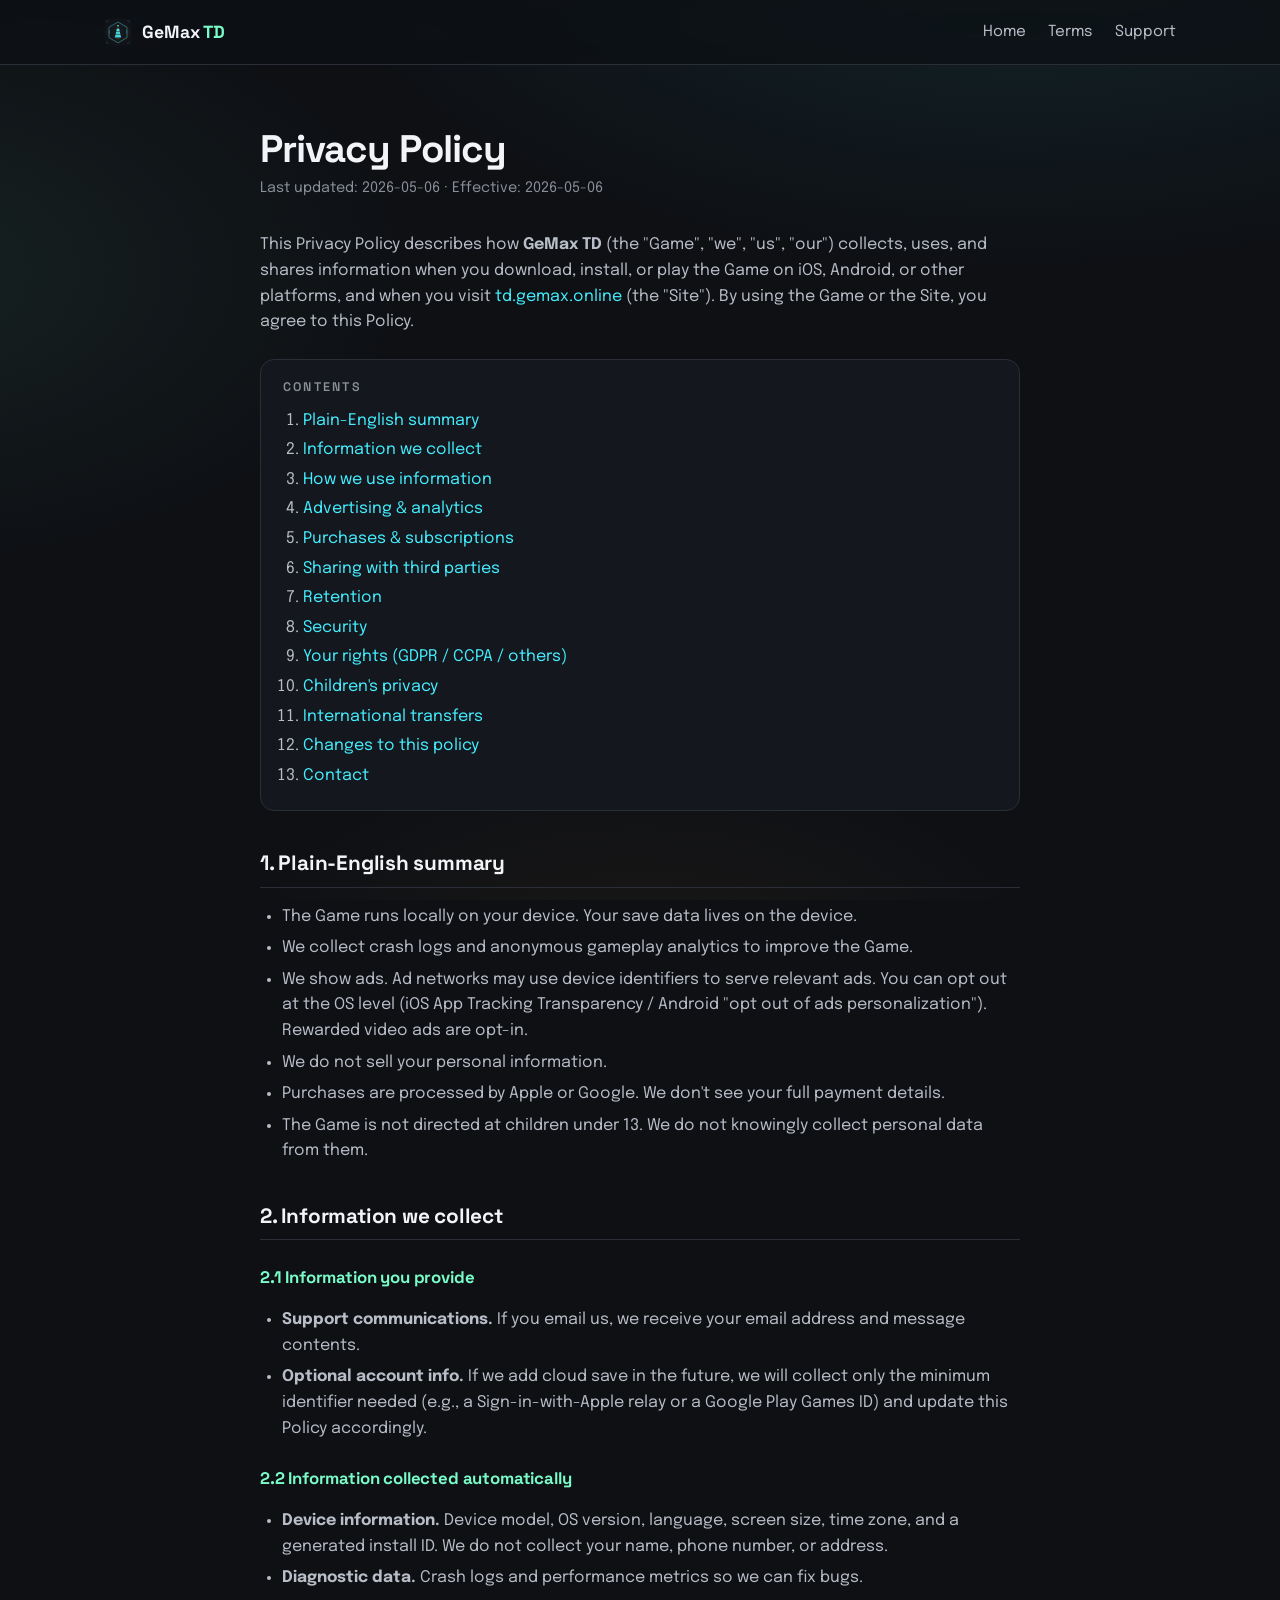
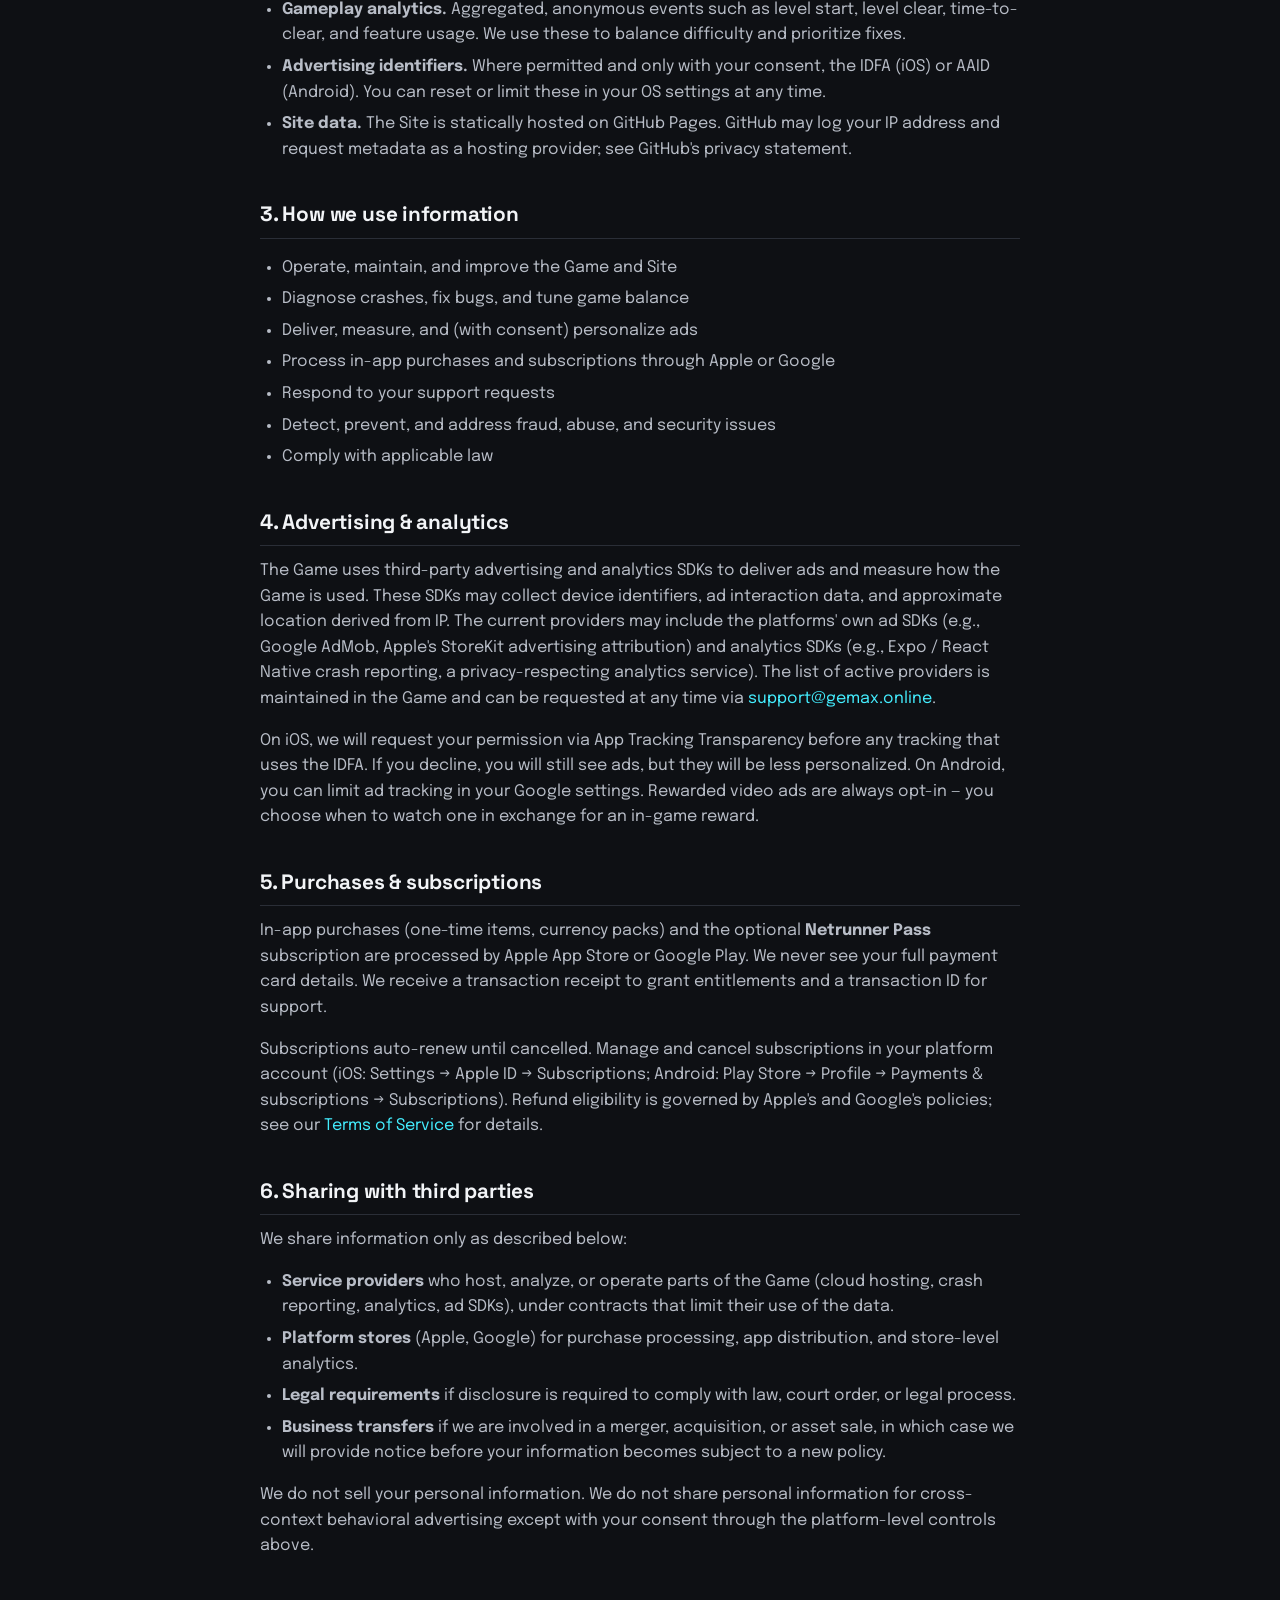
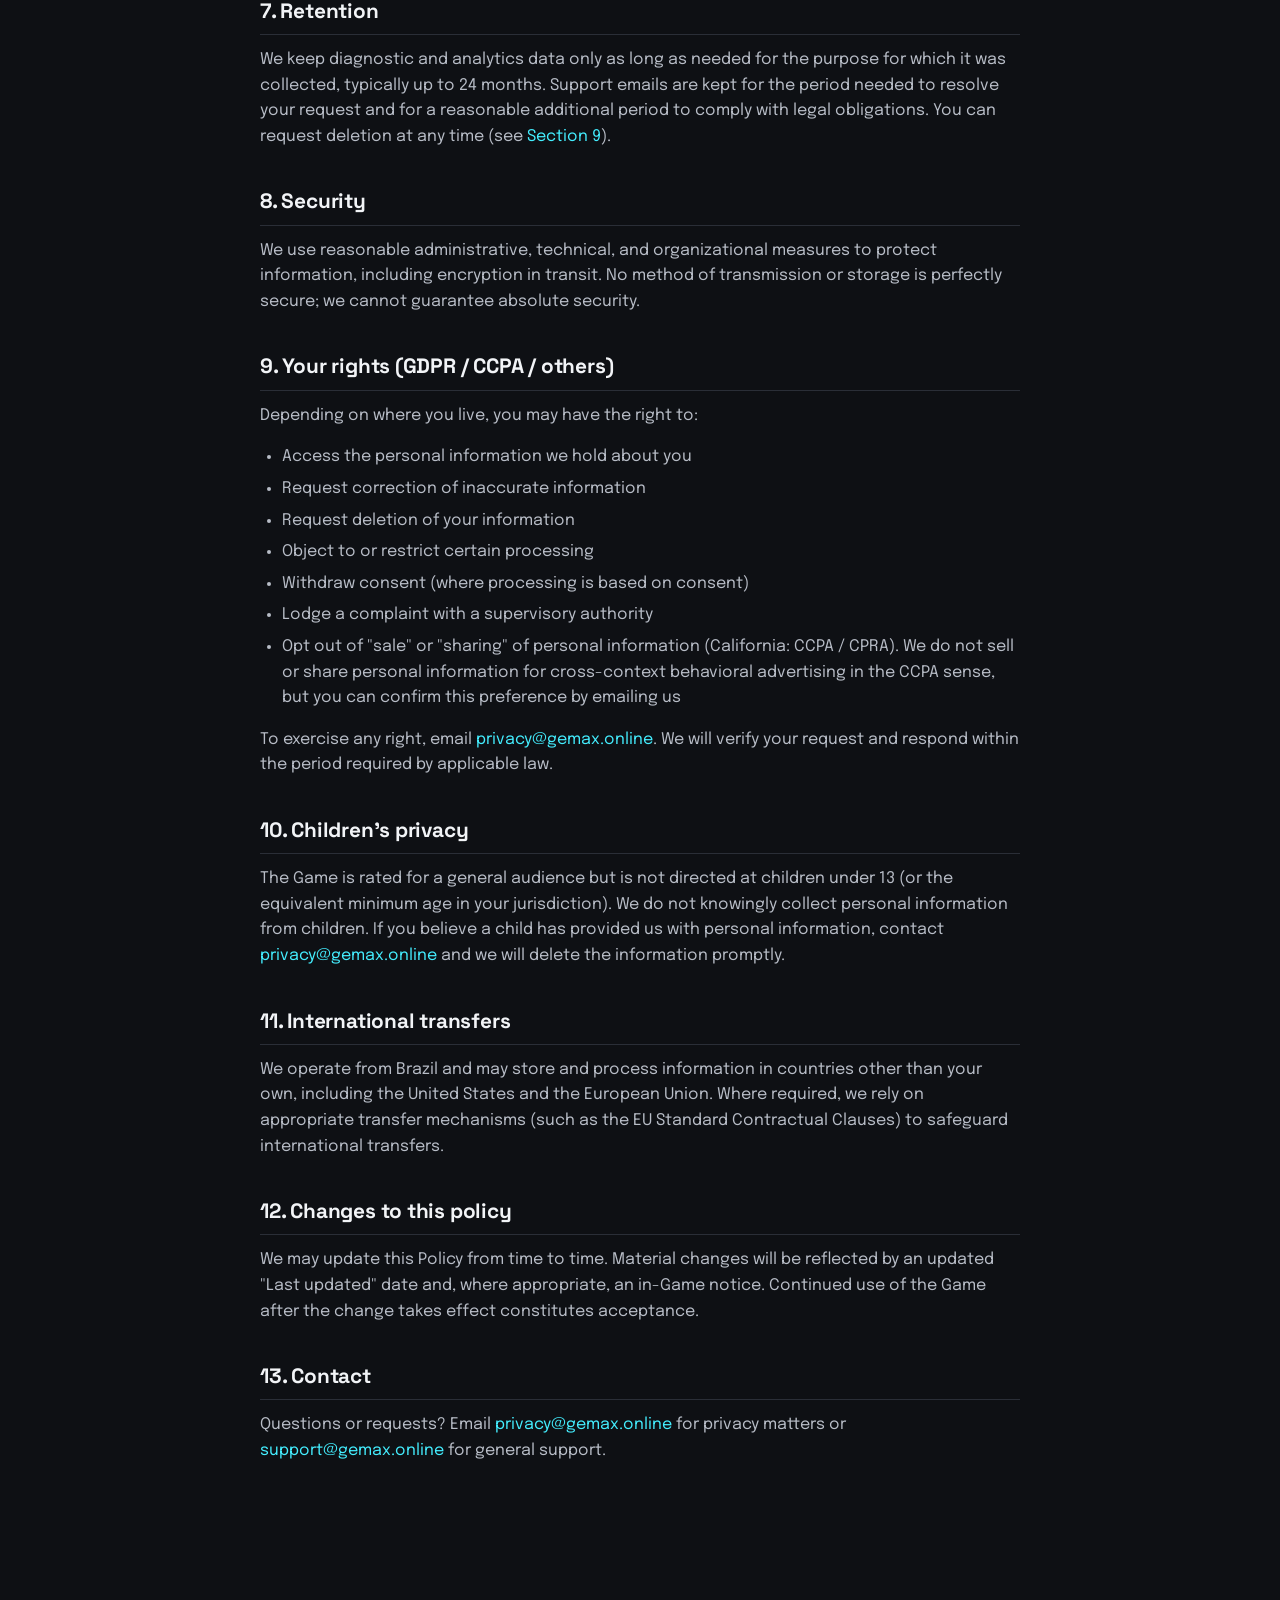
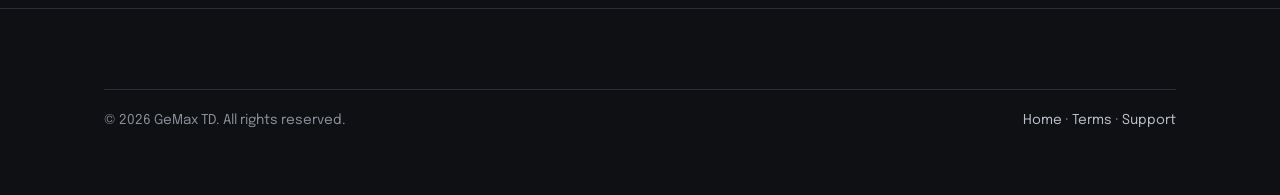
==== privacy.html @ 8d831519 "Initial commit" ====
<!doctype html>
<html lang="en">
<head>
  <meta charset="utf-8" />
  <meta name="viewport" content="width=device-width, initial-scale=1, viewport-fit=cover" />
  <meta name="theme-color" content="#0E1014" />
  <title>Privacy Policy — GeMax TD</title>
  <meta name="description" content="GeMax TD privacy policy: what data we collect, why, who we share it with, and your rights under GDPR, CCPA, and COPPA." />
  <link rel="canonical" href="https://td.gemax.online/privacy.html" />
  <link rel="icon" href="assets/favicon.png" type="image/png" />
  <link rel="preconnect" href="https://fonts.googleapis.com" />
  <link rel="preconnect" href="https://fonts.gstatic.com" crossorigin />
  <link href="https://fonts.googleapis.com/css2?family=Space+Grotesk:wght@500;700&family=Epilogue:wght@400;500;600&display=swap" rel="stylesheet" />
  <link rel="stylesheet" href="styles.css" />
</head>
<body>
  <header class="nav">
    <div class="container nav-inner">
      <a class="brand" href="/">
        <img src="assets/logo-mark.svg" alt="" />
        <span>GeMax <span class="td">TD</span></span>
      </a>
      <nav class="nav-links" aria-label="Primary">
        <a href="/">Home</a>
        <a href="terms.html">Terms</a>
        <a href="support.html">Support</a>
      </nav>
    </div>
  </header>

  <main class="container">
    <article class="legal">
      <h1>Privacy Policy</h1>
      <p class="updated">Last updated: 2026-05-06 · Effective: 2026-05-06</p>

      <p>
        This Privacy Policy describes how <strong>GeMax TD</strong> (the "Game", "we", "us", "our") collects,
        uses, and shares information when you download, install, or play the Game on iOS, Android, or other
        platforms, and when you visit <a href="https://td.gemax.online/">td.gemax.online</a> (the "Site").
        By using the Game or the Site, you agree to this Policy.
      </p>

      <div class="toc">
        <h4>Contents</h4>
        <ol>
          <li><a href="#summary">Plain-English summary</a></li>
          <li><a href="#data">Information we collect</a></li>
          <li><a href="#use">How we use information</a></li>
          <li><a href="#ads">Advertising &amp; analytics</a></li>
          <li><a href="#iap">Purchases &amp; subscriptions</a></li>
          <li><a href="#sharing">Sharing with third parties</a></li>
          <li><a href="#retention">Retention</a></li>
          <li><a href="#security">Security</a></li>
          <li><a href="#rights">Your rights (GDPR / CCPA / others)</a></li>
          <li><a href="#children">Children's privacy</a></li>
          <li><a href="#international">International transfers</a></li>
          <li><a href="#changes">Changes to this policy</a></li>
          <li><a href="#contact">Contact</a></li>
        </ol>
      </div>

      <h2 id="summary">1. Plain-English summary</h2>
      <ul>
        <li>The Game runs locally on your device. Your save data lives on the device.</li>
        <li>We collect crash logs and anonymous gameplay analytics to improve the Game.</li>
        <li>We show ads. Ad networks may use device identifiers to serve relevant ads. You can opt out at the OS level (iOS App Tracking Transparency / Android "opt out of ads personalization"). Rewarded video ads are opt-in.</li>
        <li>We do not sell your personal information.</li>
        <li>Purchases are processed by Apple or Google. We don't see your full payment details.</li>
        <li>The Game is not directed at children under 13. We do not knowingly collect personal data from them.</li>
      </ul>

      <h2 id="data">2. Information we collect</h2>

      <h3>2.1 Information you provide</h3>
      <ul>
        <li><strong>Support communications.</strong> If you email us, we receive your email address and message contents.</li>
        <li><strong>Optional account info.</strong> If we add cloud save in the future, we will collect only the minimum identifier needed (e.g., a Sign-in-with-Apple relay or a Google Play Games ID) and update this Policy accordingly.</li>
      </ul>

      <h3>2.2 Information collected automatically</h3>
      <ul>
        <li><strong>Device information.</strong> Device model, OS version, language, screen size, time zone, and a generated install ID. We do not collect your name, phone number, or address.</li>
        <li><strong>Diagnostic data.</strong> Crash logs and performance metrics so we can fix bugs.</li>
        <li><strong>Gameplay analytics.</strong> Aggregated, anonymous events such as level start, level clear, time-to-clear, and feature usage. We use these to balance difficulty and prioritize fixes.</li>
        <li><strong>Advertising identifiers.</strong> Where permitted and only with your consent, the IDFA (iOS) or AAID (Android). You can reset or limit these in your OS settings at any time.</li>
        <li><strong>Site data.</strong> The Site is statically hosted on GitHub Pages. GitHub may log your IP address and request metadata as a hosting provider; see GitHub's privacy statement.</li>
      </ul>

      <h2 id="use">3. How we use information</h2>
      <ul>
        <li>Operate, maintain, and improve the Game and Site</li>
        <li>Diagnose crashes, fix bugs, and tune game balance</li>
        <li>Deliver, measure, and (with consent) personalize ads</li>
        <li>Process in-app purchases and subscriptions through Apple or Google</li>
        <li>Respond to your support requests</li>
        <li>Detect, prevent, and address fraud, abuse, and security issues</li>
        <li>Comply with applicable law</li>
      </ul>

      <h2 id="ads">4. Advertising &amp; analytics</h2>
      <p>
        The Game uses third-party advertising and analytics SDKs to deliver ads and measure how the Game is
        used. These SDKs may collect device identifiers, ad interaction data, and approximate location
        derived from IP. The current providers may include the platforms' own ad SDKs (e.g., Google AdMob,
        Apple's StoreKit advertising attribution) and analytics SDKs (e.g., Expo / React Native crash
        reporting, a privacy-respecting analytics service). The list of active providers is maintained in
        the Game and can be requested at any time via <a href="mailto:support@gemax.online">support@gemax.online</a>.
      </p>
      <p>
        On iOS, we will request your permission via App Tracking Transparency before any tracking that uses
        the IDFA. If you decline, you will still see ads, but they will be less personalized. On Android,
        you can limit ad tracking in your Google settings. Rewarded video ads are always opt-in — you choose
        when to watch one in exchange for an in-game reward.
      </p>

      <h2 id="iap">5. Purchases &amp; subscriptions</h2>
      <p>
        In-app purchases (one-time items, currency packs) and the optional <strong>Netrunner Pass</strong>
        subscription are processed by Apple App Store or Google Play. We never see your full payment card
        details. We receive a transaction receipt to grant entitlements and a transaction ID for support.
      </p>
      <p>
        Subscriptions auto-renew until cancelled. Manage and cancel subscriptions in your platform account
        (iOS: Settings → Apple ID → Subscriptions; Android: Play Store → Profile → Payments &amp;
        subscriptions → Subscriptions). Refund eligibility is governed by Apple's and Google's policies; see
        our <a href="terms.html#subscriptions">Terms of Service</a> for details.
      </p>

      <h2 id="sharing">6. Sharing with third parties</h2>
      <p>We share information only as described below:</p>
      <ul>
        <li><strong>Service providers</strong> who host, analyze, or operate parts of the Game (cloud hosting, crash reporting, analytics, ad SDKs), under contracts that limit their use of the data.</li>
        <li><strong>Platform stores</strong> (Apple, Google) for purchase processing, app distribution, and store-level analytics.</li>
        <li><strong>Legal requirements</strong> if disclosure is required to comply with law, court order, or legal process.</li>
        <li><strong>Business transfers</strong> if we are involved in a merger, acquisition, or asset sale, in which case we will provide notice before your information becomes subject to a new policy.</li>
      </ul>
      <p>We do not sell your personal information. We do not share personal information for cross-context behavioral advertising except with your consent through the platform-level controls above.</p>

      <h2 id="retention">7. Retention</h2>
      <p>
        We keep diagnostic and analytics data only as long as needed for the purpose for which it was
        collected, typically up to 24 months. Support emails are kept for the period needed to resolve your
        request and for a reasonable additional period to comply with legal obligations. You can request
        deletion at any time (see <a href="#rights">Section 9</a>).
      </p>

      <h2 id="security">8. Security</h2>
      <p>
        We use reasonable administrative, technical, and organizational measures to protect information,
        including encryption in transit. No method of transmission or storage is perfectly secure; we cannot
        guarantee absolute security.
      </p>

      <h2 id="rights">9. Your rights (GDPR / CCPA / others)</h2>
      <p>Depending on where you live, you may have the right to:</p>
      <ul>
        <li>Access the personal information we hold about you</li>
        <li>Request correction of inaccurate information</li>
        <li>Request deletion of your information</li>
        <li>Object to or restrict certain processing</li>
        <li>Withdraw consent (where processing is based on consent)</li>
        <li>Lodge a complaint with a supervisory authority</li>
        <li>Opt out of "sale" or "sharing" of personal information (California: CCPA / CPRA). We do not sell or share personal information for cross-context behavioral advertising in the CCPA sense, but you can confirm this preference by emailing us</li>
      </ul>
      <p>
        To exercise any right, email <a href="mailto:privacy@gemax.online">privacy@gemax.online</a>. We will
        verify your request and respond within the period required by applicable law.
      </p>

      <h2 id="children">10. Children's privacy</h2>
      <p>
        The Game is rated for a general audience but is not directed at children under 13 (or the equivalent
        minimum age in your jurisdiction). We do not knowingly collect personal information from children.
        If you believe a child has provided us with personal information, contact
        <a href="mailto:privacy@gemax.online">privacy@gemax.online</a> and we will delete the information
        promptly.
      </p>

      <h2 id="international">11. International transfers</h2>
      <p>
        We operate from Brazil and may store and process information in countries other than your own,
        including the United States and the European Union. Where required, we rely on appropriate transfer
        mechanisms (such as the EU Standard Contractual Clauses) to safeguard international transfers.
      </p>

      <h2 id="changes">12. Changes to this policy</h2>
      <p>
        We may update this Policy from time to time. Material changes will be reflected by an updated
        "Last updated" date and, where appropriate, an in-Game notice. Continued use of the Game after the
        change takes effect constitutes acceptance.
      </p>

      <h2 id="contact">13. Contact</h2>
      <p>
        Questions or requests? Email <a href="mailto:privacy@gemax.online">privacy@gemax.online</a> for
        privacy matters or <a href="mailto:support@gemax.online">support@gemax.online</a> for general
        support.
      </p>
    </article>
  </main>

  <footer>
    <div class="container">
      <div class="footer-meta">
        <span>© <span id="year">2026</span> GeMax TD. All rights reserved.</span>
        <span><a href="/">Home</a> · <a href="terms.html">Terms</a> · <a href="support.html">Support</a></span>
      </div>
    </div>
  </footer>
  <script>document.getElementById('year').textContent = new Date().getFullYear();</script>
</body>
</html>
---- styles.css ----
/* GeMax TD — site styles. Brand: #44EEFF (cyan), #7AFCC9 (mint), #FFB14E (orange), #0E1014 (ink). */

:root {
  --ink: #0E1014;
  --ink-2: #14171D;
  --ink-3: #1B1F27;
  --line: #2A2E37;
  --text: #F2F4F7;
  --text-2: #B8BDC7;
  --text-3: #8A8F99;
  --cyan: #44EEFF;
  --mint: #7AFCC9;
  --orange: #FFB14E;
  --danger: #FF5C7A;
  --radius: 14px;
  --maxw: 1120px;
  --shadow-glow: 0 0 32px rgba(68, 238, 255, 0.18);
  --font-head: 'Space Grotesk', 'SpaceGrotesk_700Bold', system-ui, sans-serif;
  --font-body: 'Epilogue', 'Epilogue_400Regular', system-ui, sans-serif;
}

* { box-sizing: border-box; }

html, body {
  margin: 0;
  padding: 0;
  background: var(--ink);
  color: var(--text);
  font-family: var(--font-body);
  font-size: 16px;
  line-height: 1.6;
  -webkit-font-smoothing: antialiased;
  text-rendering: optimizeLegibility;
}

body {
  background:
    radial-gradient(1200px 600px at 80% -10%, rgba(68, 238, 255, 0.10), transparent 60%),
    radial-gradient(900px 500px at -10% 30%, rgba(122, 252, 201, 0.08), transparent 60%),
    radial-gradient(700px 400px at 50% 110%, rgba(255, 177, 78, 0.06), transparent 60%),
    var(--ink);
  background-attachment: fixed;
  min-height: 100dvh;
}

a { color: var(--cyan); text-decoration: none; }
a:hover { color: var(--mint); }

h1, h2, h3, h4 {
  font-family: var(--font-head);
  font-weight: 700;
  letter-spacing: -0.01em;
  margin: 0 0 0.5em;
  color: var(--text);
}

h1 { font-size: clamp(2.4rem, 6vw, 4rem); line-height: 1.05; letter-spacing: -0.03em; }
h2 { font-size: clamp(1.6rem, 3.4vw, 2.4rem); }
h3 { font-size: 1.2rem; }

p { margin: 0 0 1em; color: var(--text-2); }

code {
  font-family: ui-monospace, 'SF Mono', Menlo, monospace;
  font-size: 0.92em;
  background: var(--ink-3);
  padding: 0.15em 0.4em;
  border-radius: 6px;
  color: var(--mint);
}

.container {
  max-width: var(--maxw);
  margin: 0 auto;
  padding: 0 24px;
}

/* ---------- Top nav ---------- */
.nav {
  position: sticky;
  top: 0;
  z-index: 50;
  background: rgba(14, 16, 20, 0.78);
  backdrop-filter: saturate(140%) blur(10px);
  -webkit-backdrop-filter: saturate(140%) blur(10px);
  border-bottom: 1px solid var(--line);
}
.nav-inner {
  display: flex;
  align-items: center;
  justify-content: space-between;
  height: 64px;
}
.brand {
  display: inline-flex;
  align-items: center;
  gap: 10px;
  font-family: var(--font-head);
  font-weight: 700;
  font-size: 1.1rem;
  color: var(--text);
}
.brand img { height: 28px; width: 28px; }
.brand .td { color: var(--mint); }
.nav-links { display: flex; gap: 22px; align-items: center; }
.nav-links a { color: var(--text-2); font-size: 0.95rem; }
.nav-links a:hover { color: var(--text); }
.nav-cta {
  border: 1px solid var(--cyan);
  color: var(--cyan);
  padding: 8px 16px;
  border-radius: 999px;
  font-weight: 600;
  font-size: 0.9rem;
}
.nav-cta:hover {
  background: var(--cyan);
  color: var(--ink);
}
@media (max-width: 640px) {
  .nav-links a:not(.nav-cta) { display: none; }
}

/* ---------- Hero ---------- */
.hero {
  position: relative;
  padding: 96px 0 80px;
  overflow: hidden;
}
.hero-grid {
  display: grid;
  grid-template-columns: 1.15fr 1fr;
  gap: 48px;
  align-items: center;
}
@media (max-width: 880px) {
  .hero-grid { grid-template-columns: 1fr; }
}
.eyebrow {
  display: inline-flex;
  align-items: center;
  gap: 8px;
  font-family: var(--font-head);
  font-size: 0.78rem;
  letter-spacing: 0.32em;
  color: var(--cyan);
  text-transform: uppercase;
  margin-bottom: 18px;
}
.eyebrow::before {
  content: "";
  width: 8px; height: 8px;
  background: var(--cyan);
  border-radius: 50%;
  box-shadow: 0 0 12px var(--cyan);
}
.hero h1 .accent { color: var(--mint); }
.hero p.lead {
  font-size: 1.15rem;
  color: var(--text-2);
  max-width: 56ch;
  margin-bottom: 28px;
}
.cta-row { display: flex; gap: 14px; flex-wrap: wrap; }
.btn {
  display: inline-flex;
  align-items: center;
  gap: 10px;
  padding: 14px 22px;
  border-radius: 999px;
  font-weight: 600;
  font-family: var(--font-head);
  font-size: 0.95rem;
  border: 1px solid transparent;
  transition: transform 0.15s ease, box-shadow 0.2s ease, background 0.2s ease, color 0.2s ease;
  cursor: pointer;
}
.btn-primary {
  background: var(--cyan);
  color: var(--ink);
  box-shadow: var(--shadow-glow);
}
.btn-primary:hover { background: var(--mint); transform: translateY(-1px); }
.btn-secondary {
  border-color: var(--line);
  color: var(--text);
  background: transparent;
}
.btn-secondary:hover { border-color: var(--cyan); color: var(--cyan); }
.btn .pill {
  font-size: 0.7rem;
  padding: 2px 8px;
  border-radius: 999px;
  background: rgba(14, 16, 20, 0.25);
  border: 1px solid rgba(14, 16, 20, 0.25);
}

.hero-art {
  position: relative;
  aspect-ratio: 1 / 1;
  max-width: 480px;
  width: 100%;
  margin: 0 auto;
  border-radius: 24px;
  background:
    radial-gradient(closest-side at 50% 50%, rgba(68, 238, 255, 0.18), transparent 70%),
    linear-gradient(160deg, rgba(122, 252, 201, 0.06), rgba(255, 177, 78, 0.04)),
    var(--ink-2);
  border: 1px solid var(--line);
  display: grid;
  place-items: center;
  overflow: hidden;
}
.hero-art::before {
  content: "";
  position: absolute;
  inset: 0;
  background-image:
    linear-gradient(transparent 95%, rgba(68, 238, 255, 0.10) 0),
    linear-gradient(90deg, transparent 95%, rgba(68, 238, 255, 0.10) 0);
  background-size: 28px 28px;
  mask-image: radial-gradient(closest-side at 50% 50%, black, transparent 80%);
  -webkit-mask-image: radial-gradient(closest-side at 50% 50%, black, transparent 80%);
}
.hero-art img {
  width: 72%;
  height: auto;
  filter: drop-shadow(0 0 30px rgba(68, 238, 255, 0.35));
  position: relative;
  z-index: 1;
}

/* ---------- Stat strip ---------- */
.stats {
  display: grid;
  grid-template-columns: repeat(4, 1fr);
  gap: 16px;
  margin-top: 48px;
}
@media (max-width: 720px) {
  .stats { grid-template-columns: repeat(2, 1fr); }
}
.stat {
  background: var(--ink-2);
  border: 1px solid var(--line);
  border-radius: var(--radius);
  padding: 18px 18px 16px;
}
.stat .num {
  font-family: var(--font-head);
  font-weight: 700;
  font-size: 1.8rem;
  color: var(--text);
  letter-spacing: -0.02em;
}
.stat .num .unit { color: var(--mint); margin-left: 4px; font-size: 1.1rem; }
.stat .label {
  display: block;
  font-size: 0.78rem;
  letter-spacing: 0.18em;
  text-transform: uppercase;
  color: var(--text-3);
  margin-top: 4px;
}

/* ---------- Sections ---------- */
section { padding: 80px 0; }
.section-head { text-align: center; max-width: 720px; margin: 0 auto 48px; }
.section-head .eyebrow { justify-content: center; display: inline-flex; }

.cards {
  display: grid;
  grid-template-columns: repeat(3, 1fr);
  gap: 18px;
}
@media (max-width: 880px) { .cards { grid-template-columns: repeat(2, 1fr); } }
@media (max-width: 560px) { .cards { grid-template-columns: 1fr; } }
.card {
  background: var(--ink-2);
  border: 1px solid var(--line);
  border-radius: var(--radius);
  padding: 24px;
  transition: border-color 0.2s ease, transform 0.2s ease;
}
.card:hover { border-color: var(--cyan); transform: translateY(-2px); }
.card .icon {
  width: 38px; height: 38px;
  border-radius: 10px;
  background: linear-gradient(135deg, var(--cyan), var(--mint));
  display: grid; place-items: center;
  color: var(--ink);
  font-weight: 700;
  margin-bottom: 14px;
  font-family: var(--font-head);
}
.card h3 { margin-bottom: 6px; }
.card p { margin: 0; font-size: 0.95rem; }

/* ---------- Gameplay split ---------- */
.split {
  display: grid;
  grid-template-columns: 1fr 1fr;
  gap: 32px;
  align-items: center;
}
@media (max-width: 880px) { .split { grid-template-columns: 1fr; } }
.split .panel {
  background: var(--ink-2);
  border: 1px solid var(--line);
  border-radius: var(--radius);
  padding: 28px;
}
.split ul { padding-left: 0; list-style: none; margin: 0; }
.split li {
  position: relative;
  padding: 8px 0 8px 28px;
  border-bottom: 1px dashed var(--line);
  color: var(--text-2);
}
.split li:last-child { border-bottom: 0; }
.split li::before {
  content: "";
  position: absolute;
  left: 0; top: 16px;
  width: 14px; height: 2px;
  background: var(--cyan);
  box-shadow: 0 0 10px var(--cyan);
}

/* ---------- Screenshots ---------- */
.shots {
  display: grid;
  grid-template-columns: repeat(3, 1fr);
  gap: 18px;
}
@media (max-width: 880px) { .shots { grid-template-columns: repeat(2, 1fr); } }
@media (max-width: 560px) { .shots { grid-template-columns: 1fr; } }
.shot { margin: 0; }
.shot-frame {
  position: relative;
  aspect-ratio: 9 / 19.5;
  background:
    repeating-linear-gradient(45deg, rgba(68, 238, 255, 0.05) 0 2px, transparent 2px 14px),
    linear-gradient(160deg, rgba(122, 252, 201, 0.08), rgba(255, 177, 78, 0.04)),
    var(--ink-2);
  border: 1px dashed var(--line);
  border-radius: var(--radius);
  overflow: hidden;
  display: grid;
  place-items: center;
}
.shot-frame::before {
  content: attr(data-label);
  font-family: var(--font-head);
  letter-spacing: 0.18em;
  text-transform: uppercase;
  font-size: 0.78rem;
  color: var(--text-3);
  text-align: center;
  padding: 0 16px;
}
.shot-frame img {
  width: 100%;
  height: 100%;
  object-fit: cover;
  border-radius: inherit;
}
.shot-frame:has(img)::before { display: none; }
.shot figcaption {
  margin-top: 10px;
  font-size: 0.85rem;
  color: var(--text-3);
  text-align: center;
  letter-spacing: 0.04em;
}

/* ---------- Disclosure (monetization) ---------- */
.disclosure {
  background: linear-gradient(180deg, rgba(255, 177, 78, 0.06), transparent 80%), var(--ink-2);
  border: 1px solid var(--line);
  border-left: 3px solid var(--orange);
  border-radius: var(--radius);
  padding: 24px 28px;
}
.disclosure h3 { color: var(--orange); }

/* ---------- FAQ ---------- */
.faq details {
  background: var(--ink-2);
  border: 1px solid var(--line);
  border-radius: var(--radius);
  padding: 16px 20px;
  margin-bottom: 12px;
}
.faq details[open] { border-color: var(--cyan); }
.faq summary {
  cursor: pointer;
  font-family: var(--font-head);
  font-weight: 600;
  color: var(--text);
  list-style: none;
}
.faq summary::-webkit-details-marker { display: none; }
.faq summary::after {
  content: "+";
  float: right;
  color: var(--cyan);
  font-weight: 400;
  transition: transform 0.2s ease;
}
.faq details[open] summary::after { content: "−"; }
.faq p { margin-top: 12px; }

/* ---------- Footer ---------- */
footer {
  border-top: 1px solid var(--line);
  padding: 48px 0 64px;
  margin-top: 32px;
}
.footer-grid {
  display: grid;
  grid-template-columns: 2fr 1fr 1fr 1fr;
  gap: 32px;
}
@media (max-width: 720px) { .footer-grid { grid-template-columns: 1fr 1fr; } }
footer h4 {
  font-size: 0.78rem;
  letter-spacing: 0.18em;
  text-transform: uppercase;
  color: var(--text-3);
  margin-bottom: 12px;
  font-weight: 600;
}
footer ul { list-style: none; padding: 0; margin: 0; }
footer li { margin-bottom: 8px; }
footer a { color: var(--text-2); }
footer a:hover { color: var(--cyan); }
.footer-meta {
  margin-top: 32px;
  padding-top: 20px;
  border-top: 1px solid var(--line);
  display: flex;
  justify-content: space-between;
  flex-wrap: wrap;
  gap: 12px;
  font-size: 0.85rem;
  color: var(--text-3);
}

/* ---------- Legal pages ---------- */
.legal {
  padding: 64px 0 96px;
  max-width: 760px;
  margin: 0 auto;
}
.legal h1 { font-size: 2.4rem; margin-bottom: 8px; }
.legal .updated { color: var(--text-3); font-size: 0.9rem; margin-bottom: 32px; }
.legal h2 {
  font-size: 1.3rem;
  margin: 36px 0 12px;
  padding-bottom: 6px;
  border-bottom: 1px solid var(--line);
}
.legal h3 { font-size: 1.05rem; margin: 24px 0 8px; color: var(--mint); }
.legal ul { color: var(--text-2); padding-left: 22px; }
.legal li { margin-bottom: 6px; }
.legal a { color: var(--cyan); }
.legal a:hover { text-decoration: underline; }

.toc {
  background: var(--ink-2);
  border: 1px solid var(--line);
  border-radius: var(--radius);
  padding: 18px 22px;
  margin: 24px 0 32px;
}
.toc h4 {
  font-size: 0.78rem;
  letter-spacing: 0.18em;
  text-transform: uppercase;
  color: var(--text-3);
  margin: 0 0 10px;
  font-weight: 600;
}
.toc ol { margin: 0; padding-left: 20px; color: var(--text-2); }
.toc li { margin-bottom: 4px; }

/* ---------- 404 ---------- */
.error-page {
  min-height: calc(100dvh - 64px);
  display: grid;
  place-items: center;
  text-align: center;
  padding: 80px 24px;
}
.error-page .code {
  font-family: var(--font-head);
  font-size: clamp(5rem, 18vw, 10rem);
  background: linear-gradient(135deg, var(--cyan), var(--mint));
  -webkit-background-clip: text;
  background-clip: text;
  color: transparent;
  letter-spacing: -0.04em;
  line-height: 1;
}

/* ---------- Utility ---------- */
.muted { color: var(--text-3); }
.center { text-align: center; }
.divider { height: 1px; background: var(--line); margin: 48px 0; }
hr { border: 0; border-top: 1px solid var(--line); margin: 32px 0; }

/* Skip link */
.skip {
  position: absolute;
  left: -9999px;
}
.skip:focus {
  left: 16px;
  top: 16px;
  background: var(--cyan);
  color: var(--ink);
  padding: 10px 16px;
  border-radius: 8px;
  z-index: 100;
}
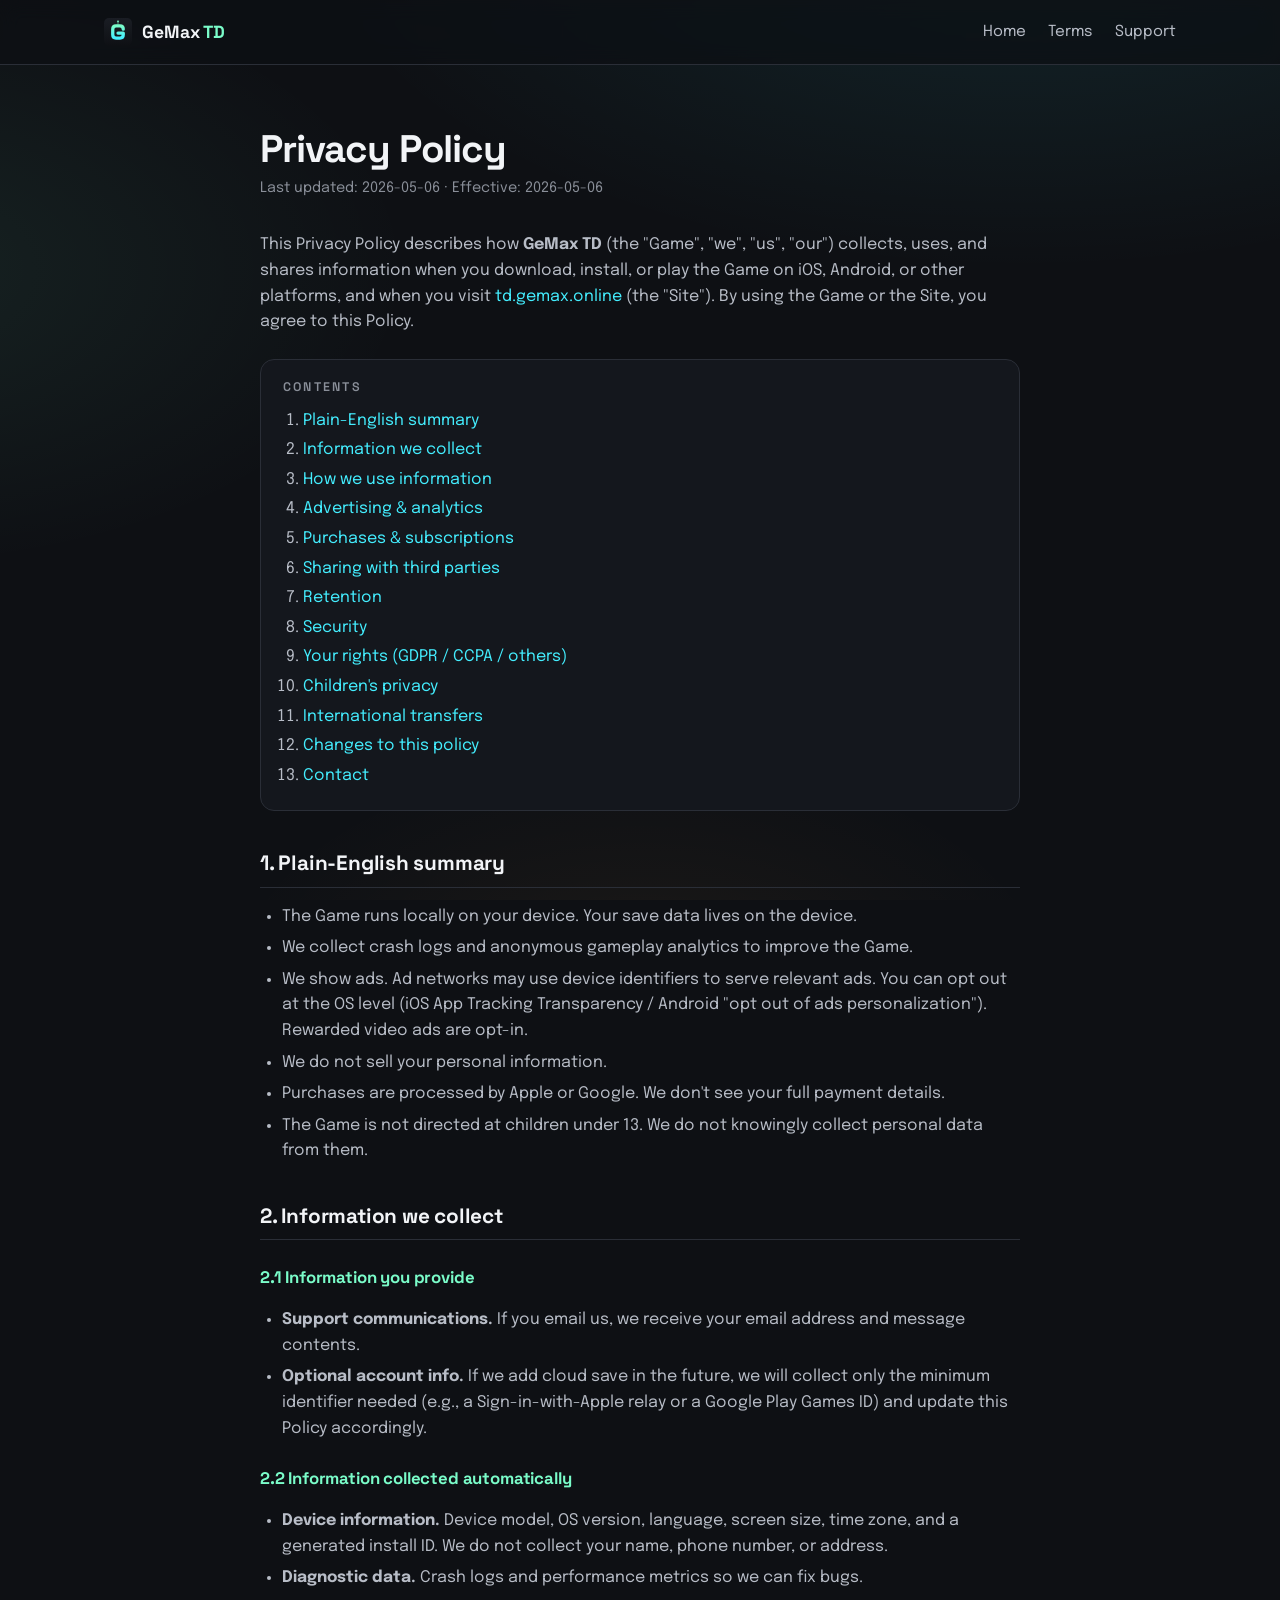
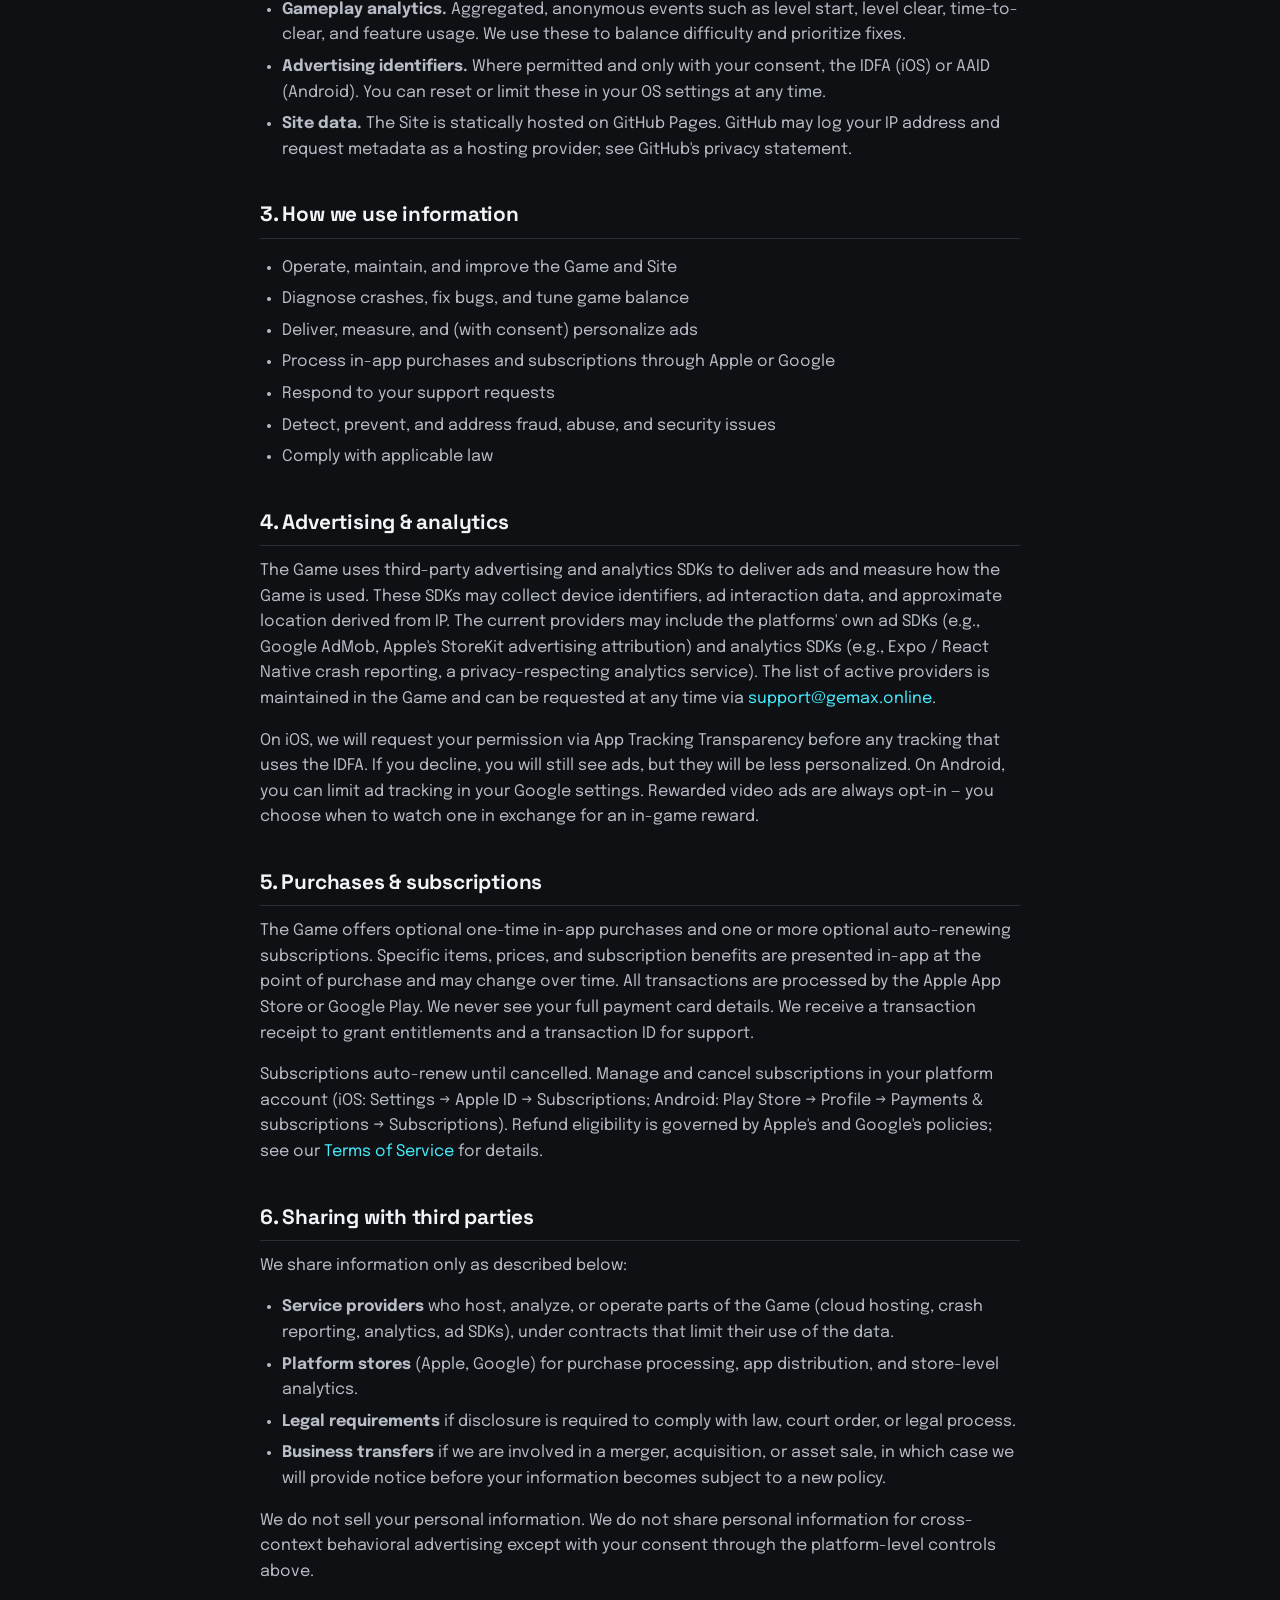
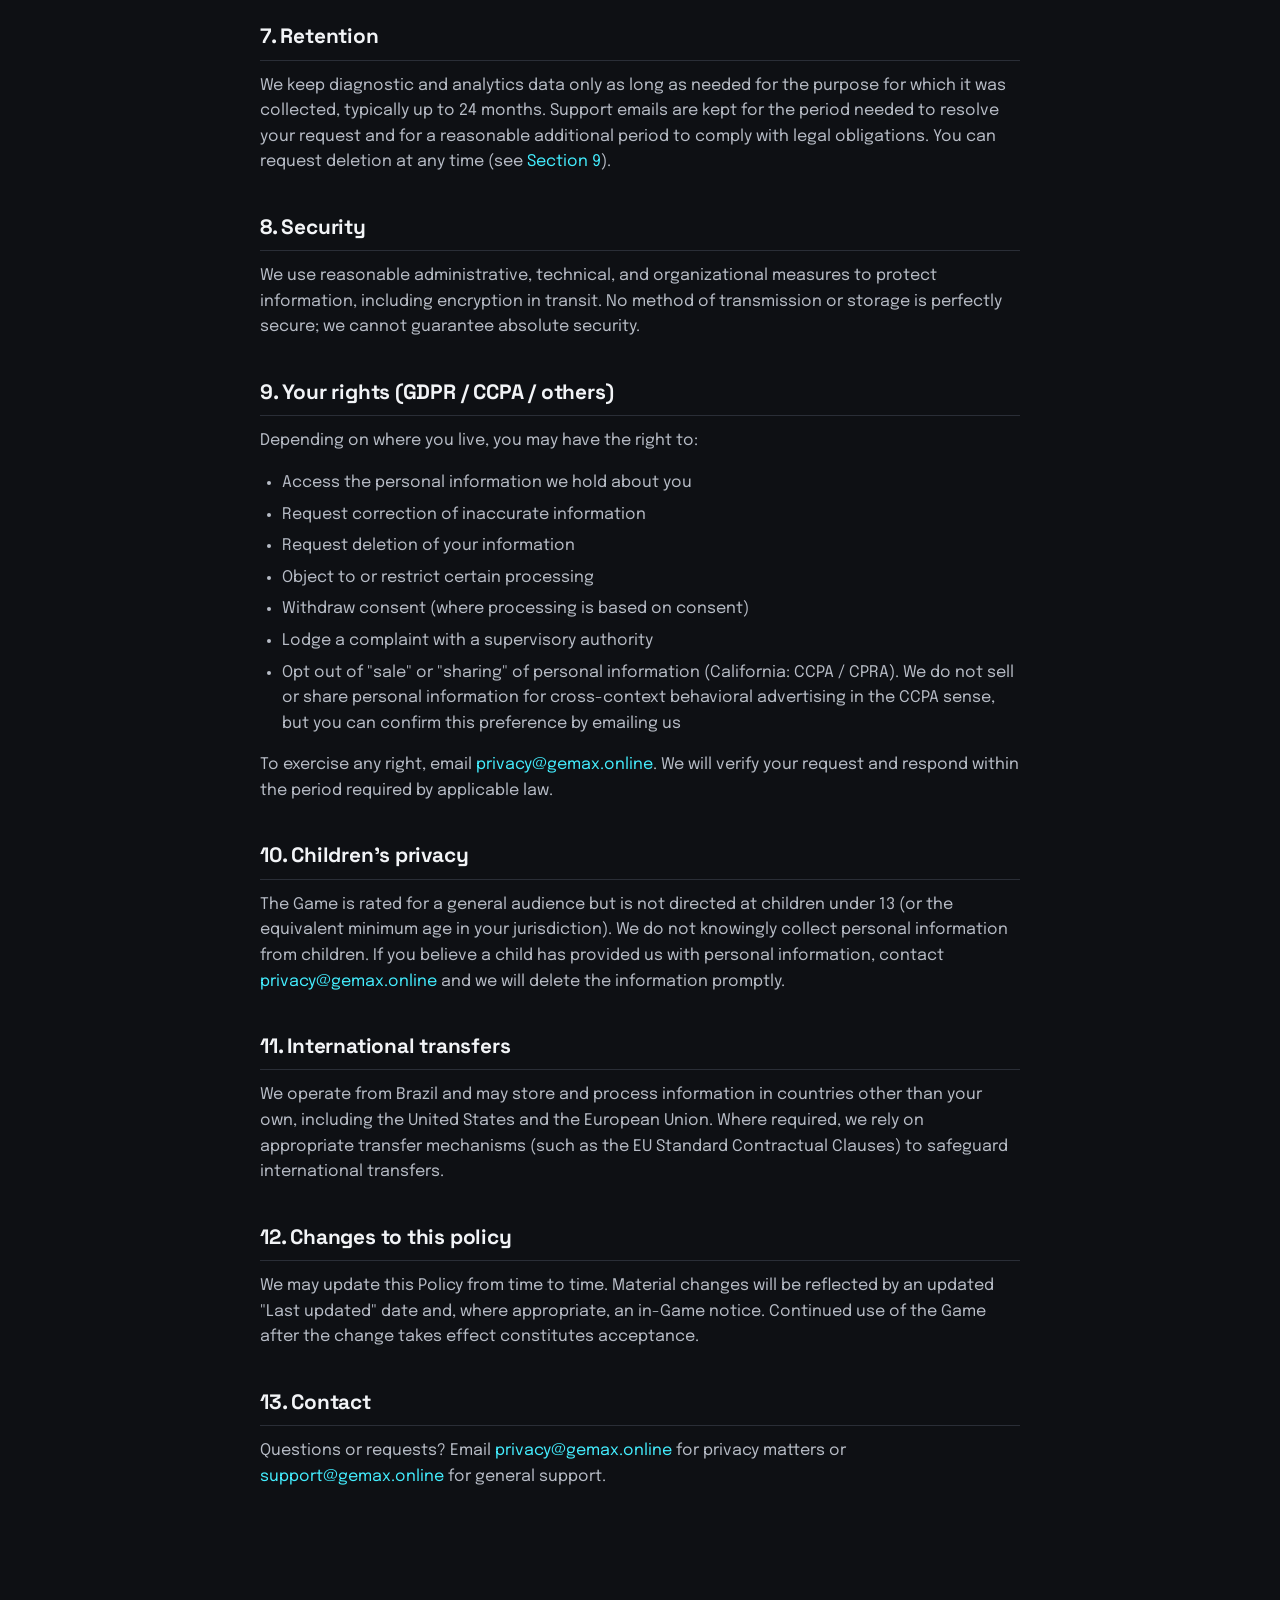
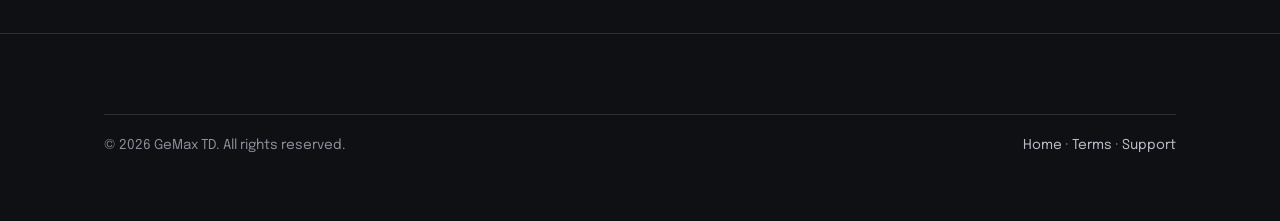
==== commit 2a638264: "Update website" ====
--- a/privacy.html
+++ b/privacy.html
@@ -115,9 +115,11 @@
 
       <h2 id="iap">5. Purchases &amp; subscriptions</h2>
       <p>
-        In-app purchases (one-time items, currency packs) and the optional <strong>Netrunner Pass</strong>
-        subscription are processed by Apple App Store or Google Play. We never see your full payment card
-        details. We receive a transaction receipt to grant entitlements and a transaction ID for support.
+        The Game offers optional one-time in-app purchases and one or more optional auto-renewing
+        subscriptions. Specific items, prices, and subscription benefits are presented in-app at the point
+        of purchase and may change over time. All transactions are processed by the Apple App Store or
+        Google Play. We never see your full payment card details. We receive a transaction receipt to
+        grant entitlements and a transaction ID for support.
       </p>
       <p>
         Subscriptions auto-renew until cancelled. Manage and cancel subscriptions in your platform account
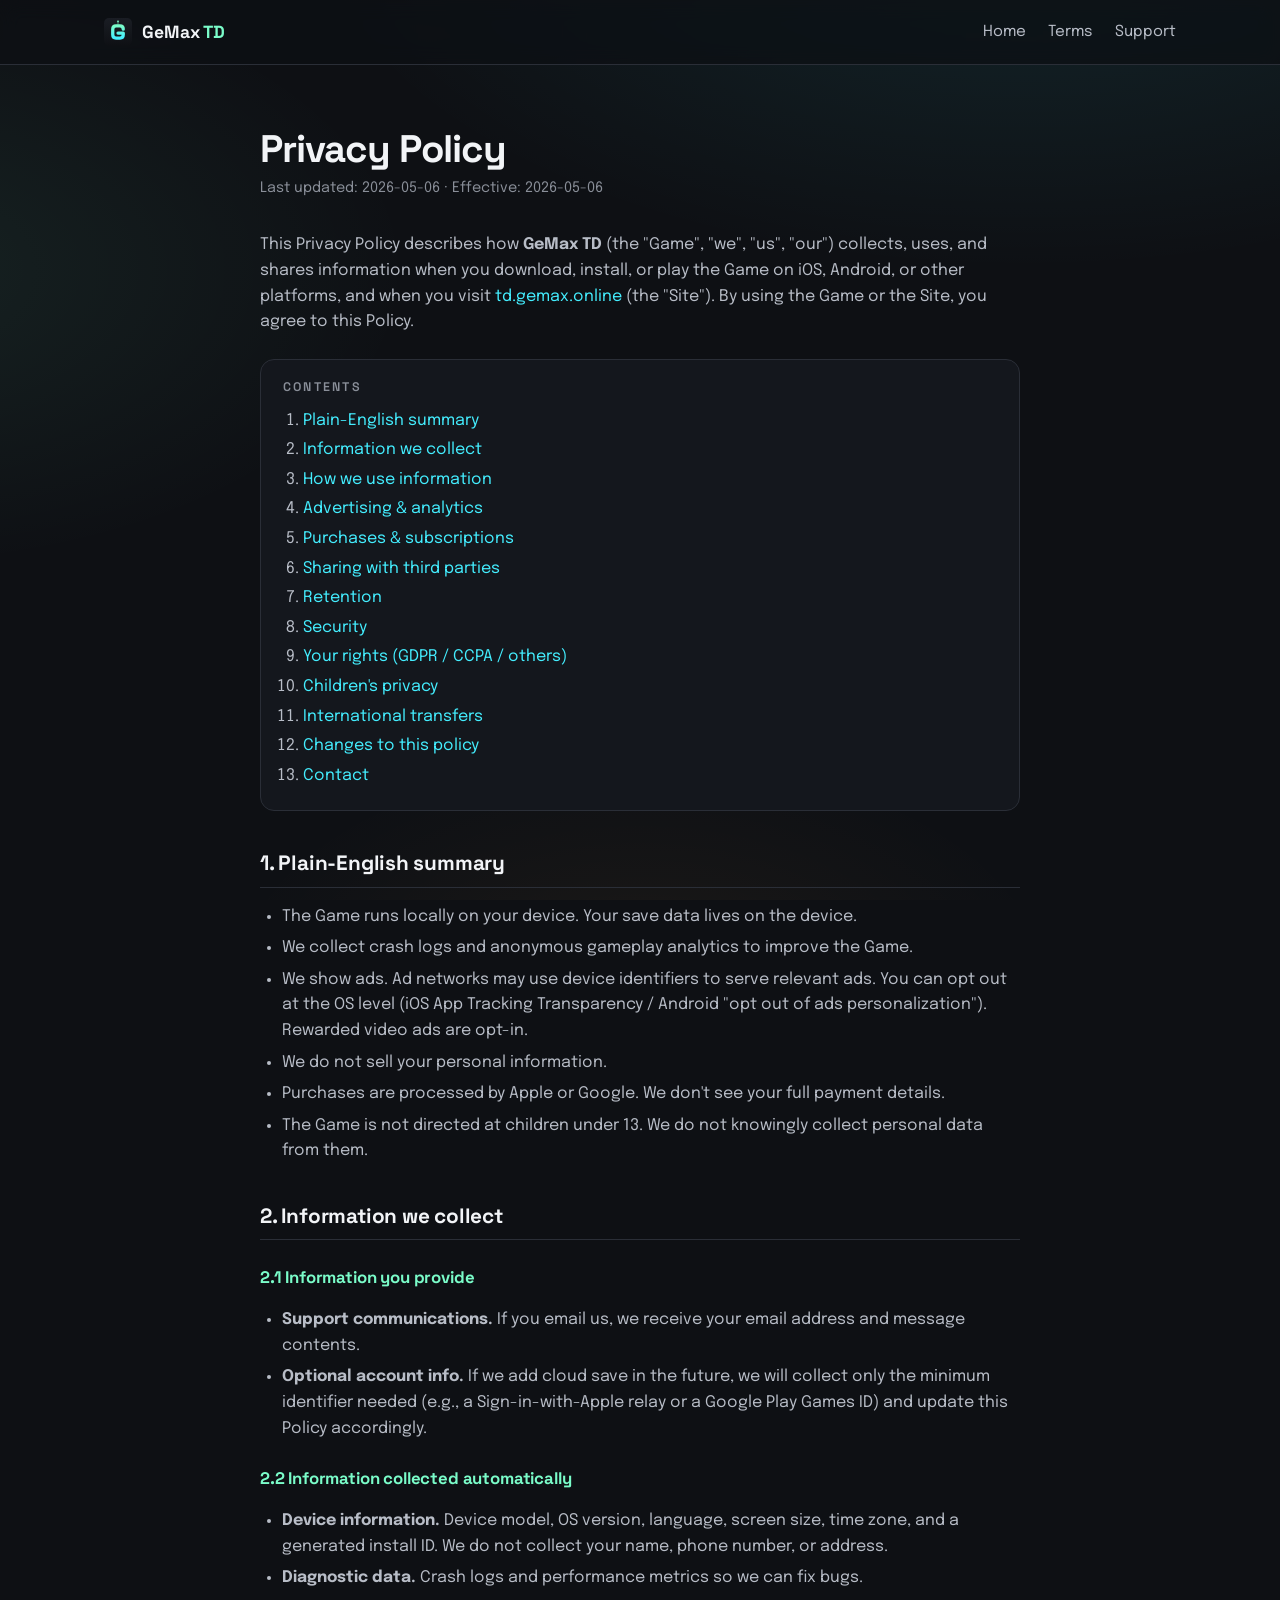
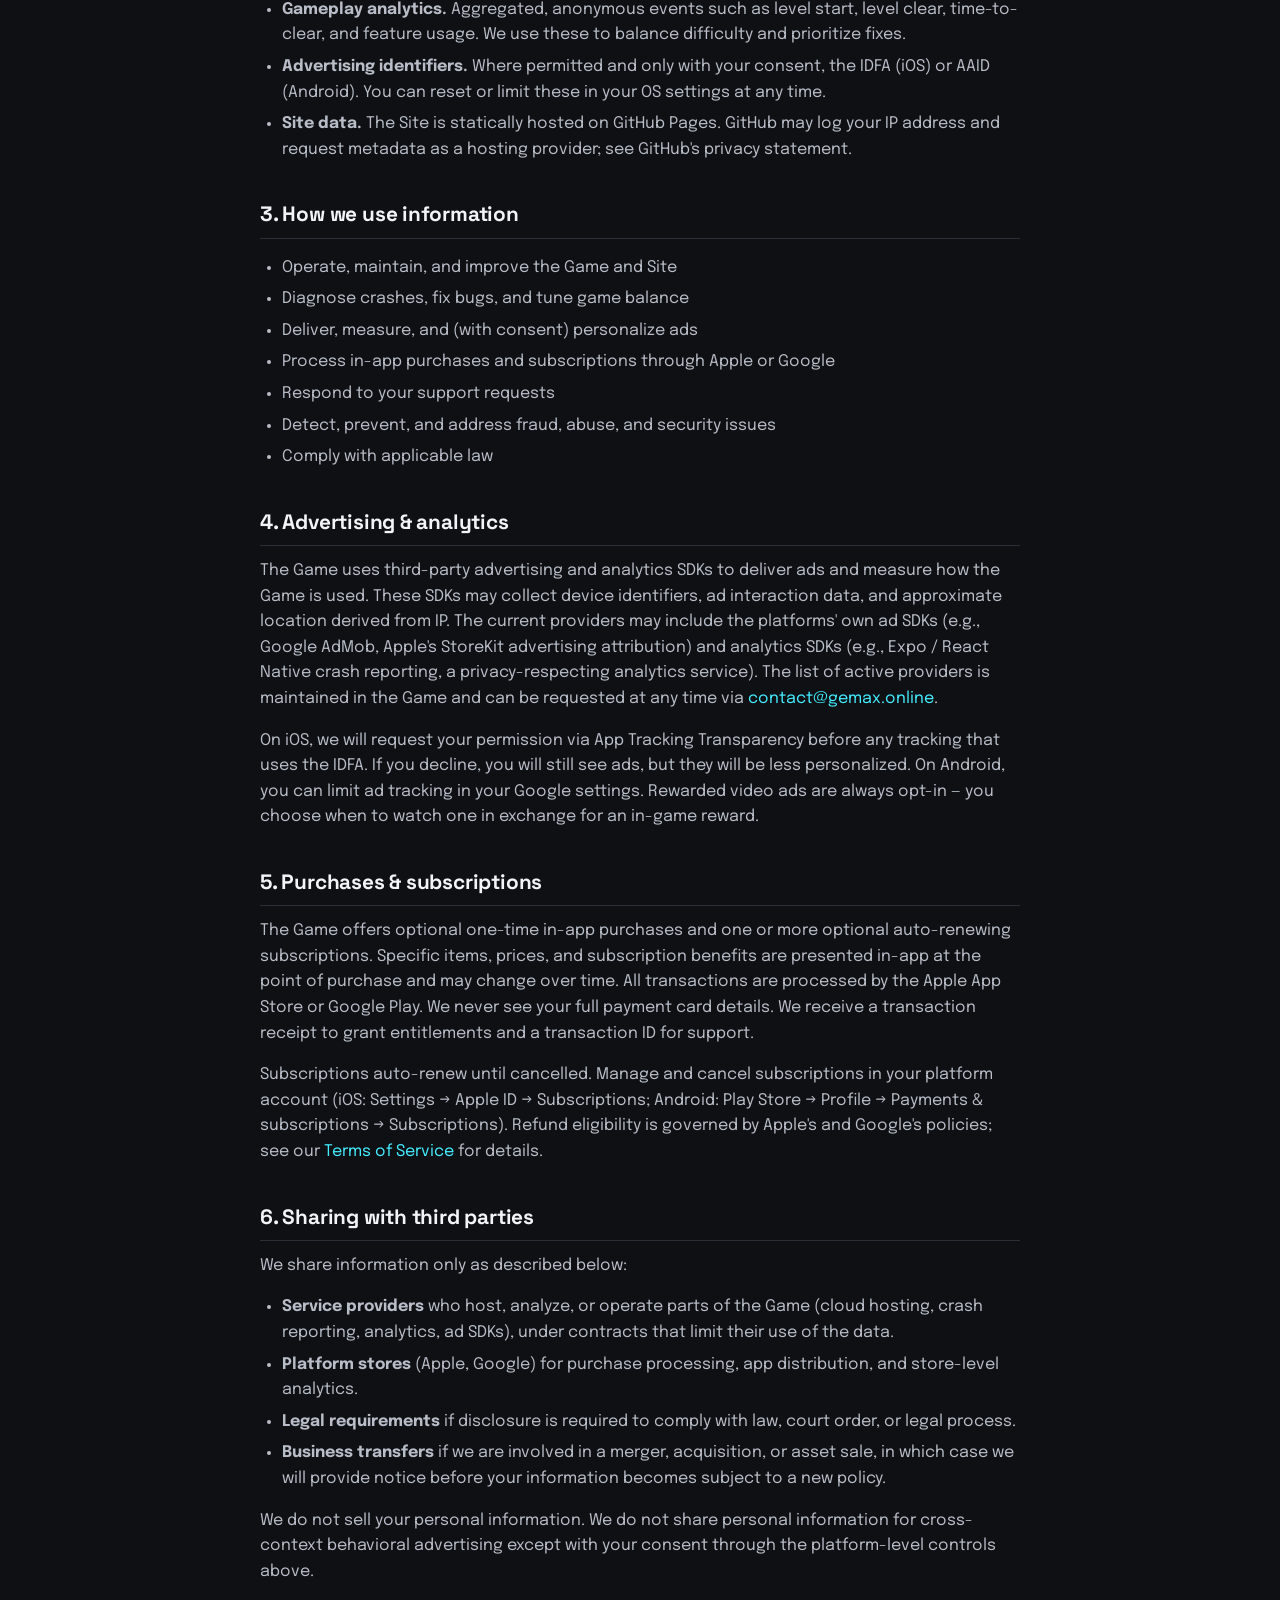
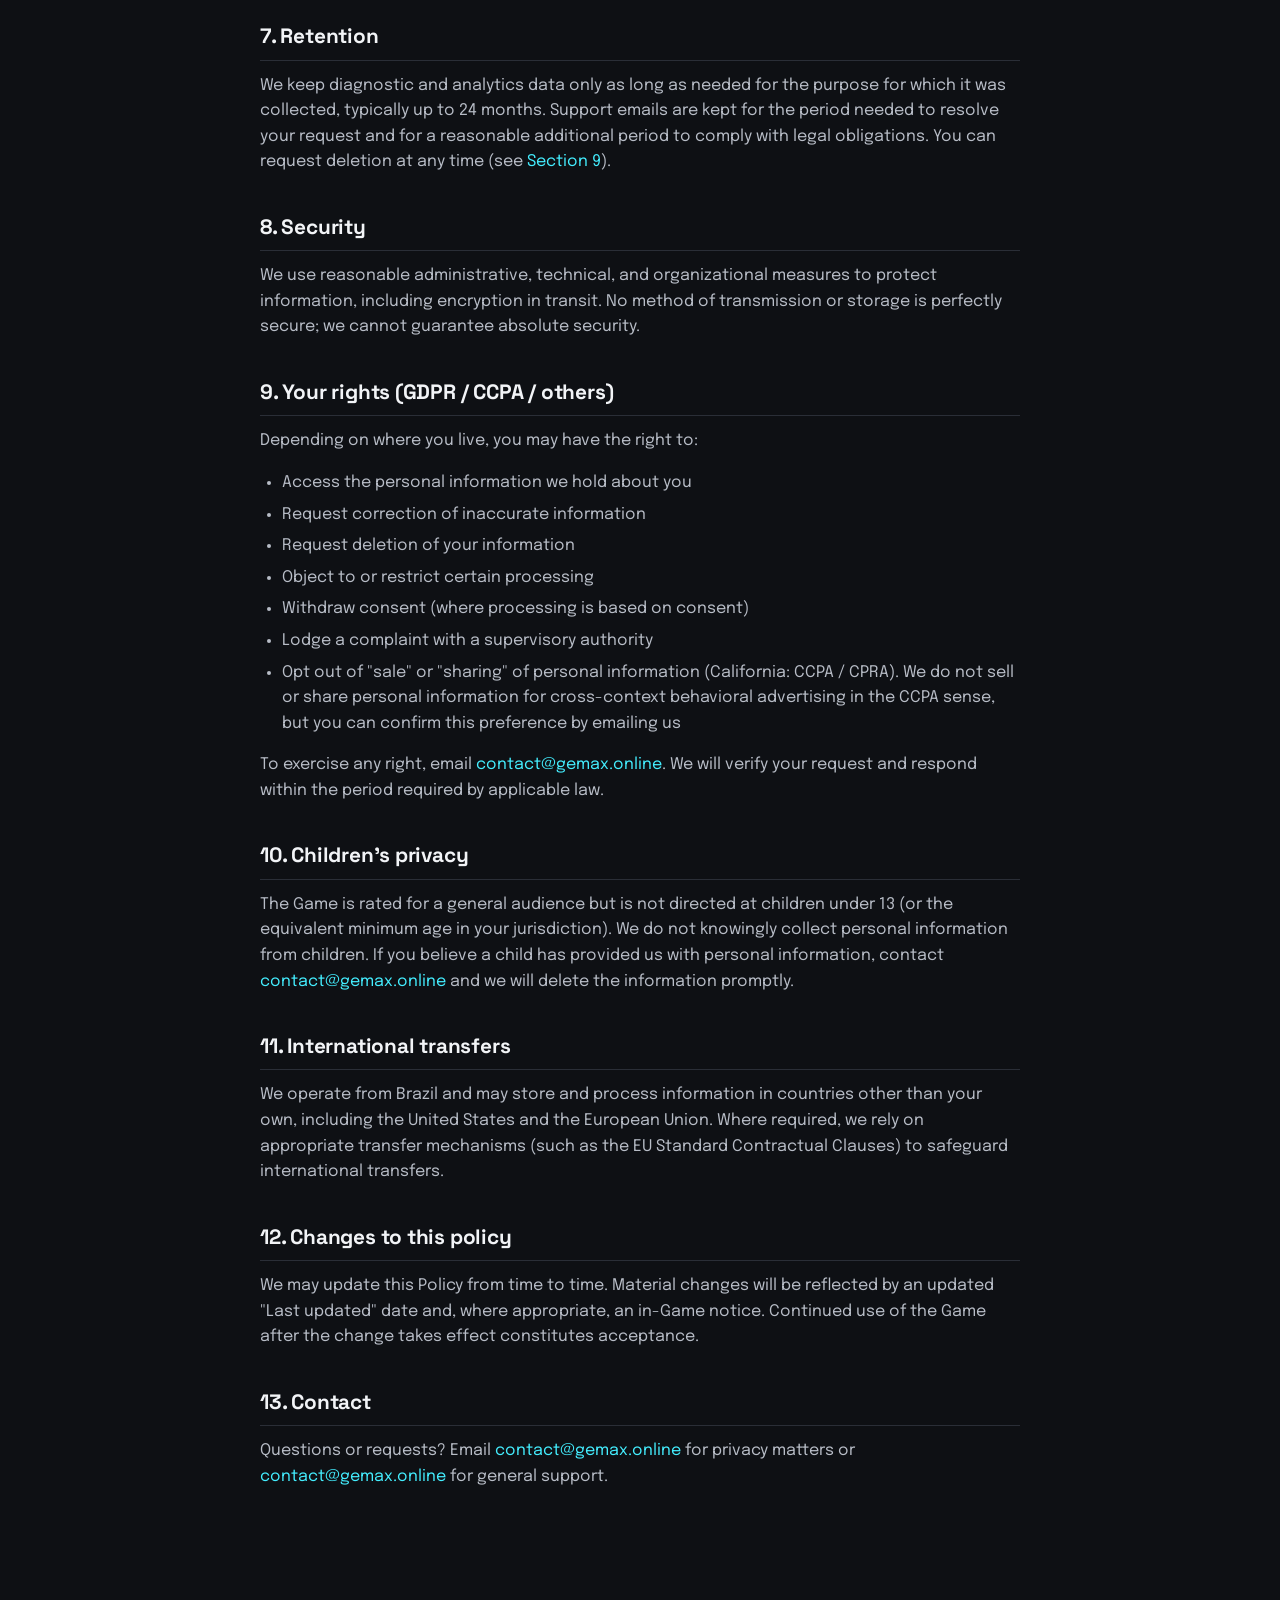
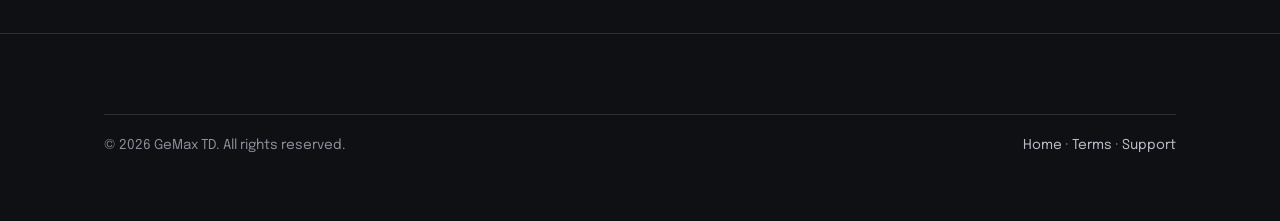
==== commit 613be846: "Consolidate contact emails to contact@gemax.online Replace support@/privacy@/legal@ aliases with a s" ====
--- a/privacy.html
+++ b/privacy.html
@@ -104,7 +104,7 @@
         derived from IP. The current providers may include the platforms' own ad SDKs (e.g., Google AdMob,
         Apple's StoreKit advertising attribution) and analytics SDKs (e.g., Expo / React Native crash
         reporting, a privacy-respecting analytics service). The list of active providers is maintained in
-        the Game and can be requested at any time via <a href="mailto:support@gemax.online">support@gemax.online</a>.
+        the Game and can be requested at any time via <a href="mailto:contact@gemax.online">contact@gemax.online</a>.
       </p>
       <p>
         On iOS, we will request your permission via App Tracking Transparency before any tracking that uses
@@ -165,7 +165,7 @@
         <li>Opt out of "sale" or "sharing" of personal information (California: CCPA / CPRA). We do not sell or share personal information for cross-context behavioral advertising in the CCPA sense, but you can confirm this preference by emailing us</li>
       </ul>
       <p>
-        To exercise any right, email <a href="mailto:privacy@gemax.online">privacy@gemax.online</a>. We will
+        To exercise any right, email <a href="mailto:contact@gemax.online">contact@gemax.online</a>. We will
         verify your request and respond within the period required by applicable law.
       </p>
 
@@ -174,7 +174,7 @@
         The Game is rated for a general audience but is not directed at children under 13 (or the equivalent
         minimum age in your jurisdiction). We do not knowingly collect personal information from children.
         If you believe a child has provided us with personal information, contact
-        <a href="mailto:privacy@gemax.online">privacy@gemax.online</a> and we will delete the information
+        <a href="mailto:contact@gemax.online">contact@gemax.online</a> and we will delete the information
         promptly.
       </p>
 
@@ -194,8 +194,8 @@
 
       <h2 id="contact">13. Contact</h2>
       <p>
-        Questions or requests? Email <a href="mailto:privacy@gemax.online">privacy@gemax.online</a> for
-        privacy matters or <a href="mailto:support@gemax.online">support@gemax.online</a> for general
+        Questions or requests? Email <a href="mailto:contact@gemax.online">contact@gemax.online</a> for
+        privacy matters or <a href="mailto:contact@gemax.online">contact@gemax.online</a> for general
         support.
       </p>
     </article>
